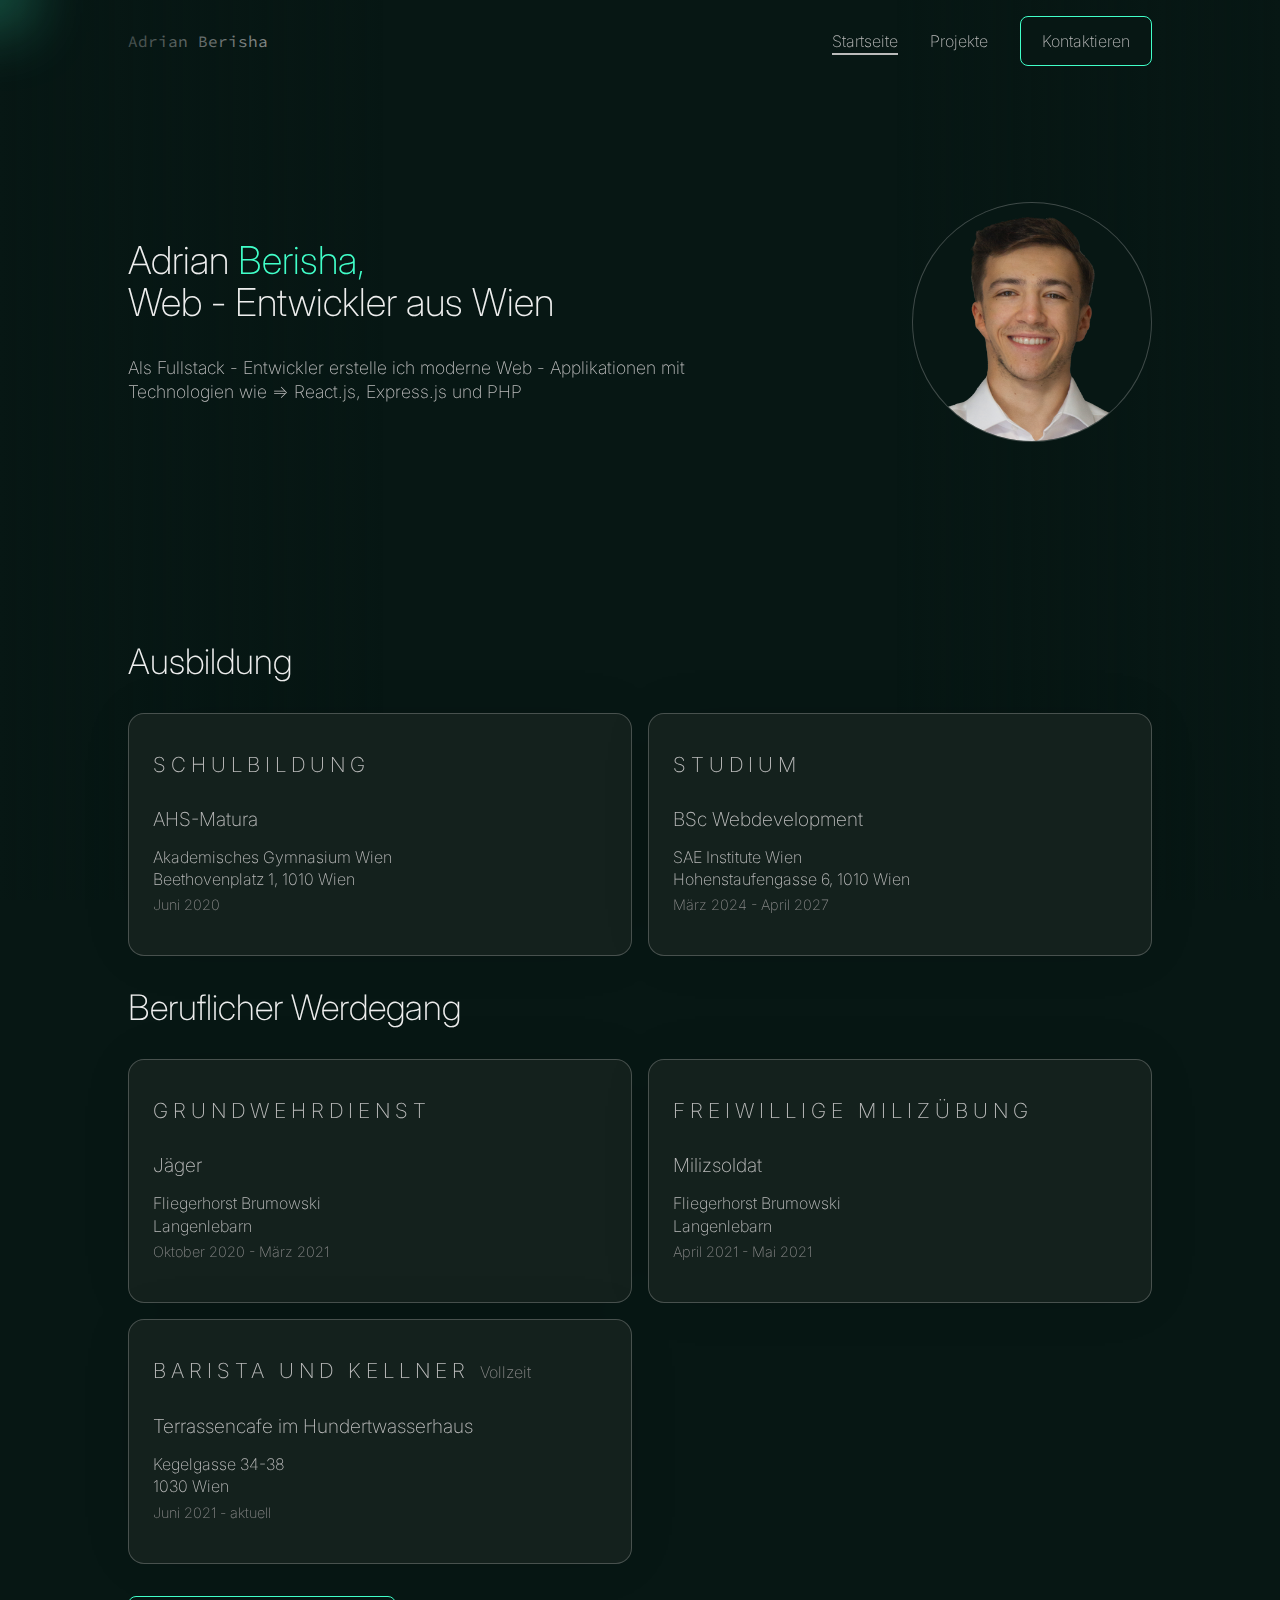
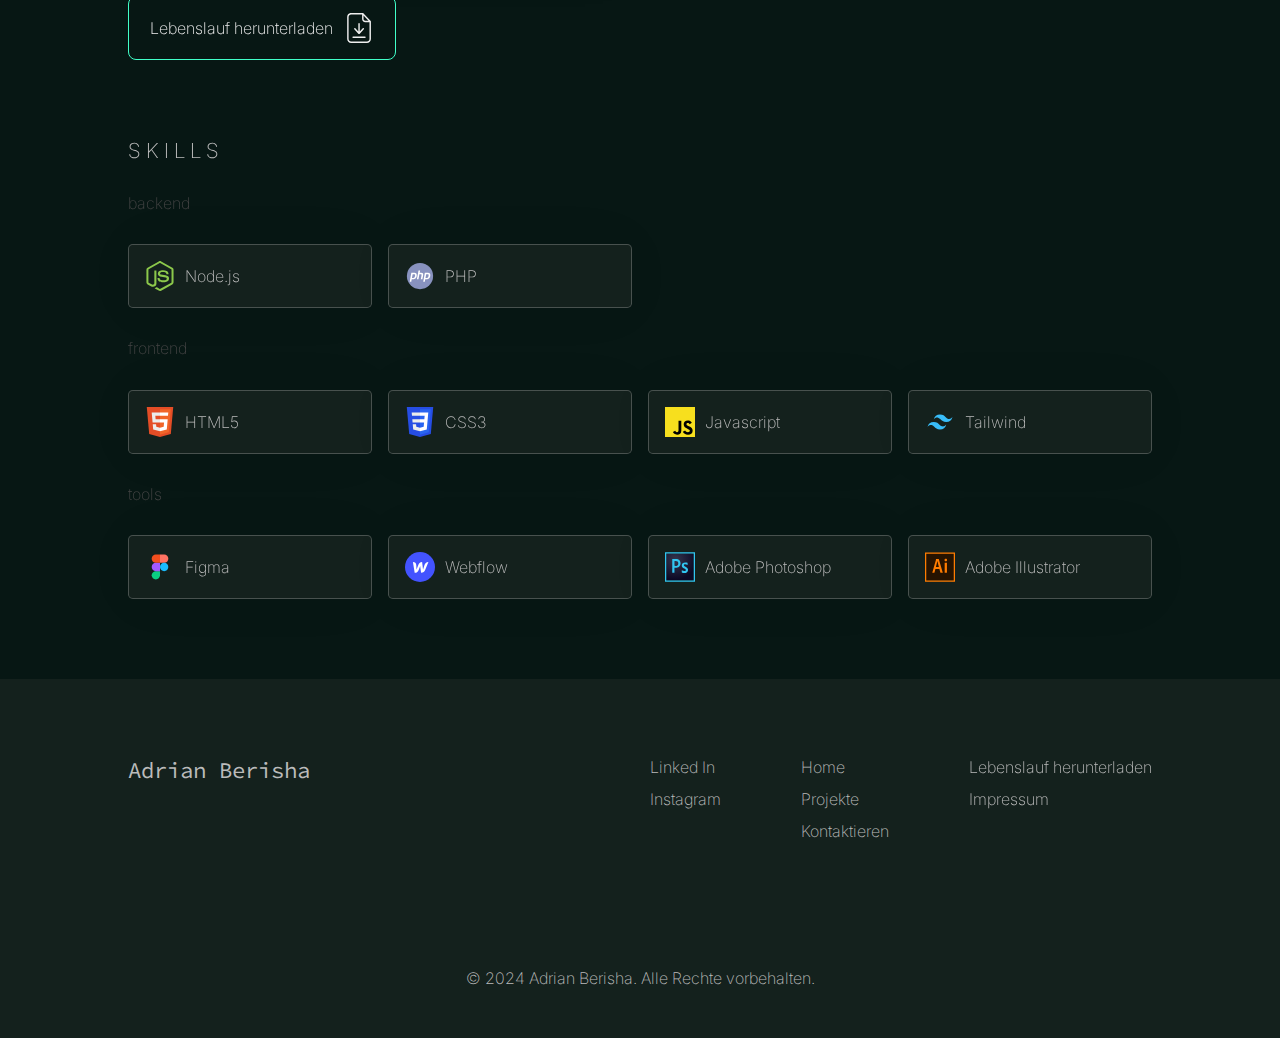
==== index.html @ 43843c0b "Updated file paths after moving HTML files to root" ====
<!DOCTYPE html>
<html lang="de">
<head>
    <meta charset="UTF-8">
    <meta name="viewport" content="width=device-width, initial-scale=1.0">
    <title>Webdeveloper | Adrian Berisha</title>
    <link rel="stylesheet" href="./CSS/reset.css">
    <link rel="stylesheet" href="./CSS/global.css">
    <script src="https://cdnjs.cloudflare.com/ajax/libs/gsap/3.12.5/gsap.min.js" integrity="sha512-7eHRwcbYkK4d9g/6tD/mhkf++eoTHwpNM9woBxtPUBWm67zeAfFC+HrdoE2GanKeocly/VxeLvIqwvCdk7qScg==" crossorigin="anonymous" referrerpolicy="no-referrer" defer></script>
    <script src="./JS/cursor.js" defer></script>
    <script src="./JS/main.js" defer></script>
</head>
<body>
    <div class="left"></div>
    <div class="right"></div>
    <div id="cursor"></div>
    <header class="navbar-wrapper">
        <nav class="navbar container">
            <ul class="link-wrapper" id="linkWrapper">
                <li><a class="logo" href="./index.html">Adrian Berisha</a></li>
                <li><a class="nav-link active" href="./index.html">Startseite</a></li>
                <li><a class="nav-link" href="./projects.html">Projekte</a></li>
                <li><a class="button" href="mailto:adrianberisha0@gmail.com">Kontaktieren</a></li>
            </ul>
            <div class="hamburger" id="hamburger">menu</div>
        </nav>
    </header>
    <main>
        <section class="hero-section-home container">
            <div class="order-two">
                <h1>
                    Adrian <em>Berisha,</em> <br>
                    Web - Entwickler aus Wien
                </h1>
                <p class="hero-paragraph-home">
                    Als Fullstack - Entwickler erstelle ich moderne Web - Applikationen mit Technologien wie => React.js, Express.js und PHP
                </p>
            </div>
            <div class="profile-circle light-big">
                <img src="./images/home/profile.png" alt="Profilbild von Adrian Berisha">
            </div>
        </section>
        <section class="cv-section-home container">
            <h2>Ausbildung</h2>
            <div class="cv-grid">
                <div class="cv-card light-big">
                    <h3 class="allcaps-headline">Schulbildung</h2>
                    <h4 class="location-headline">AHS-Matura</h3>
                    <p>Akademisches Gymnasium Wien<br>Beethovenplatz 1, 1010 Wien</p>
                    <p class="date">Juni 2020</p>
                </div>
                <div class="cv-card light-big">
                    <h3 class="allcaps-headline">Studium</h2>
                    <h4 class="location-headline">BSc Webdevelopment</h3>
                    <p>SAE Institute Wien<br>Hohenstaufengasse 6, 1010 Wien</p>
                    <p class="date">März 2024 - April 2027</p>
                </div>
            </div>
            <h2>Beruflicher Werdegang</h2>
            <div class="cv-grid">
                <div class="cv-card light-big">
                    <h3 class="allcaps-headline">Grundwehrdienst</h2>
                    <h4 class="location-headline">Jäger</h3>
                    <p>Fliegerhorst Brumowski<br>Langenlebarn</p>
                    <p class="date">Oktober 2020 - März 2021</p>
                </div>
                <div class="cv-card light-big">
                    <h3 class="allcaps-headline">freiwillige Milizübung</h2>
                    <h4 class="location-headline">Milizsoldat</h3>
                    <p>Fliegerhorst Brumowski<br>Langenlebarn</p>
                    <p class="date">April 2021 - Mai 2021</p>
                </div>
                <div class="cv-card light-big">
                    <h3 class="allcaps-headline">Barista und Kellner <span class="side-note">Vollzeit</span></h2>
                    <h4 class="location-headline">Terrassencafe im Hundertwasserhaus</h3>
                    <p>Kegelgasse 34-38<br>1030 Wien</p>
                    <p class="date">Juni 2021 - aktuell</p>
                </div>
            </div>
            <a class="button" href="./files/Lebenslauf.pdf" download="Lebenslauf.pdf">Lebenslauf herunterladen <svg xmlns="http://www.w3.org/2000/svg" height="30px" version="1.1" viewBox="-53 1 511 511.99906" width="30px" id="fi_1092004">
                <g id="surface1">
                <path d="M 276.410156 3.957031 C 274.0625 1.484375 270.84375 0 267.507812 0 L 67.777344 0 C 30.921875 0 0.5 30.300781 0.5 67.152344 L 0.5 444.84375 C 0.5 481.699219 30.921875 512 67.777344 512 L 338.863281 512 C 375.71875 512 406.140625 481.699219 406.140625 444.84375 L 406.140625 144.941406 C 406.140625 141.726562 404.65625 138.636719 402.554688 136.285156 Z M 279.996094 43.65625 L 364.464844 132.328125 L 309.554688 132.328125 C 293.230469 132.328125 279.996094 119.21875 279.996094 102.894531 Z M 338.863281 487.265625 L 67.777344 487.265625 C 44.652344 487.265625 25.234375 468.097656 25.234375 444.84375 L 25.234375 67.152344 C 25.234375 44.027344 44.527344 24.734375 67.777344 24.734375 L 255.261719 24.734375 L 255.261719 102.894531 C 255.261719 132.945312 279.503906 157.0625 309.554688 157.0625 L 381.40625 157.0625 L 381.40625 444.84375 C 381.40625 468.097656 362.113281 487.265625 338.863281 487.265625 Z M 338.863281 487.265625 " style=" stroke:none;fill-rule:nonzero;fill:currentColor;fill-opacity:1;"></path>
                <path d="M 305.101562 401.933594 L 101.539062 401.933594 C 94.738281 401.933594 89.171875 407.496094 89.171875 414.300781 C 89.171875 421.101562 94.738281 426.667969 101.539062 426.667969 L 305.226562 426.667969 C 312.027344 426.667969 317.59375 421.101562 317.59375 414.300781 C 317.59375 407.496094 312.027344 401.933594 305.101562 401.933594 Z M 305.101562 401.933594 " style=" stroke:none;fill-rule:nonzero;fill:currentColor;fill-opacity:1;"></path>
                <path d="M 194.292969 357.535156 C 196.644531 360.007812 199.859375 361.492188 203.320312 361.492188 C 206.785156 361.492188 210 360.007812 212.347656 357.535156 L 284.820312 279.746094 C 289.519531 274.796875 289.148438 266.882812 284.203125 262.308594 C 279.253906 257.609375 271.339844 257.976562 266.765625 262.925781 L 215.6875 317.710938 L 215.6875 182.664062 C 215.6875 175.859375 210.121094 170.296875 203.320312 170.296875 C 196.519531 170.296875 190.953125 175.859375 190.953125 182.664062 L 190.953125 317.710938 L 140 262.925781 C 135.300781 257.980469 127.507812 257.609375 122.5625 262.308594 C 117.617188 267.007812 117.246094 274.800781 121.945312 279.746094 Z M 194.292969 357.535156 " style=" stroke:none;fill-rule:nonzero;fill:currentColor;fill-opacity:1;"></path>
                </g>
                </svg></a>

        </section>
        <section class="skills-section-home container">
            <h2 class="allcaps-headline">skills</h2>
            <h3 class="skills-headline">backend</h3>
            <ul class="skills-grid">
                <li><img src="./images/skills-icons/nodejs-icon.svg" width="30px" alt="Node.js">Node.js</li>
                <li><img src="./images/skills-icons/php-svgrepo-com.svg" width="30px" alt="PHP">PHP</li>
            </ul>
            <h3 class="skills-headline">frontend</h3>
            <ul class="skills-grid">
                <li><img src="./images/skills-icons/w3_html5-icon.svg" width="30px" alt="HTML">HTML5</li>
                <li><img src="./images/skills-icons/w3_css-icon.svg" width="30px" alt="CSS">CSS3</li>
                <li><img src="./images/skills-icons/javascript-logo-svgrepo-com.svg" width="30px" alt="Javascript">Javascript</li>
                <li><img src="./images/skills-icons/tailwind.svg" width="30px" alt="Tailwind">Tailwind</li>
            </ul>
            <h3 class="skills-headline">tools</h3>
            <ul class="skills-grid">
                <li><img src="./images/skills-icons/7564187_figma_logo_brand_icon.svg" width="30px" alt="Figma">Figma</li>
                <li><img src="./images/skills-icons/webflow-icon.svg" width="30px" alt="Webflow">Webflow</li>
                <li><img src="./images/skills-icons/photoshop-cc-logo-svgrepo-com.svg" width="30px" alt="Adobe Photoshop">Adobe Photoshop</li>
                <li><img src="./images/skills-icons/adobe_illustrator-icon.svg" width="30px" alt="Adobe Illustrator">Adobe Illustrator</li>
            </ul>
        </section>
    </main>
    <footer>
        <div class="footer-wrapper container">
            <a class="logo" href="./index.html">Adrian Berisha</a>
            <ul class="footer-link-wrapper">
                <li><a class="nav-link" href="https://www.linkedin.com/in/adrian-berisha-b7a03425b/">Linked In</a></li>
                <li><a class="nav-link" href="https://www.instagram.com/berisha_ad/">Instagram</a></li>
            </ul>
            <ul class="footer-link-wrapper">
                <li><a class="nav-link" href="./index.html">Home</a></li>
                <li><a class="nav-link" href="./projects.html">Projekte</a></li>
                <li><a class="nav-link" href="mailto:adrianberisha0@gmail.com">Kontaktieren</a></li>
            </ul>
            <ul class="footer-link-wrapper">
                <li><a class="nav-link" href="./files/Lebenslauf.pdf" download="Lebenslauf.pdf">Lebenslauf herunterladen</a></li>
                <li><a class="nav-link" href="./imprint.html">Impressum</a></li>
            </ul>
        </div>
        <p class="rights-reserved">© 2024 Adrian Berisha. Alle Rechte vorbehalten.</p>
    </footer>
</body>
</html>
---- CSS/global.css ----
*,
*::before,
*::after {
  box-sizing: border-box;
}

:root {
    --primary-color: #071714;
    --accent-color: #41ffc9;
    --text-color: #eee;
    --black: #000;
    --body-text-color: #bbb;
    --border-color: #bbbbbb50;
}

@font-face {
    font-family: 'Inter';
    src: url('../fonts/Inter-VariableFont.ttf') format('truetype');
    font-weight: 100 900; 
    font-stretch: 75% 125%; 
    font-style: normal;
}

@font-face {
    font-family: 'SourceCode';
    src: url('../fonts/sourcecode.ttf') format('truetype');
    font-weight: 100 900; 
    font-stretch: 75% 125%; 
    font-style: normal;
}

html {
    font-size: 16px;
    font-family: 'Inter', sans-serif;
    font-weight: 200;
}

body {
    background-color: var(--primary-color);
    color: var(--text-color);
    background-image:  linear-gradient(#0c312b70 0.5px, transparent 0.5px), linear-gradient(90deg, #0c312b70 0.5px, transparent 0.5px);
    background-size: 40px 40px;
    background-position: -2px -2px;
}

h1, h2, h3, h4, h5, h6, p {
    line-height: 1.1em;
}

h1 {
    font-size: 2.4rem;
    margin-bottom: 2rem;
}

h2 {
    font-size: 2.2rem;
    margin-bottom: 2rem;
}

h3 {
    font-size: 2rem;
    margin-bottom: 2rem;
}

h4 {
    font-size: 1.8rem;
    margin-bottom: 1rem;
}

h5 {
    font-size: 1.6rem;
    margin-bottom: 1rem;
}

h6 {
    font-size: 1.4rem;
    margin-bottom: 1rem;
}

p {
    font-size: 1rem;
    line-height: 1.4em;
    color: var(--body-text-color);
}

em {
    color: var(--accent-color);
}

.allcaps-headline {
    font-size: 1.3rem;
    text-transform: uppercase;
    letter-spacing: 5px;
    color: var(--body-text-color);
    margin-bottom: 2rem;
}

.button {
    position: relative;
    padding: 1rem 1.3rem;
    color: var(--text-color);
    text-decoration: none;
    background-color: var(--primary-color);
    border-radius: 0.5rem;
    overflow: hidden;
    border: 0.1rem solid var(--accent-color);
    transition: background-color 300ms ease;
    display: inline-flex;
    align-items: center;
    gap: 0.7rem;
    
}

.button:hover {
    background-color: var(--accent-color);
    color: #000;
}

.line {
    height: 0.05rem;
    background-color: var(--border-color);
    width: 100%;
}

.left {
    position: fixed;
    left: 0;
    height: 100%;
    width: 30%;
    background: linear-gradient(to right, #071714, transparent);
    pointer-events: none;
}

.right {
    position: fixed;
    right: 0;
    height: 100%;
    width: 30%;
    background: linear-gradient(to left, #071714, transparent);
    pointer-events: none;
}

main {
    position: relative;
    z-index: 2;
}

a {
    cursor: pointer;
}

.logo {
    font-family: 'SourceCode', sans-serif;
    font-weight: 400;
}


/* ---------------------------------------------------
                    HERO - SECTION 
--------------------------------------------------- */

.hero-section-home {
    display: flex;
    height: 30rem;
    align-items: center;
    justify-content: space-between;
}

.hero-paragraph-home {
    max-width: 35rem;
    font-size: 1.1rem;
}

.container {
    max-width: 70rem;
    padding-inline: 3rem;
    margin: 0 auto;
}

.profile-circle img {
    width: 100%;
    height: 100%;
}

.profile-circle {
    border: var(--border-color) solid 0.05rem;
    background-color: var(--primary-color);
    border-radius: 99rem;
    width: 15rem;
    height: 15rem;
    overflow: hidden;
}


/* ---------------------------------------------------
                        NAVBAR 
--------------------------------------------------- */

.link-wrapper {
    display: flex;
    gap: 2rem;
    padding: 1rem 0;
    justify-content: flex-end;
    align-items: center;
}
.link-wrapper li:nth-child(1){
    margin-right: auto;
}

.link-wrapper li a {
    text-decoration: none;
    color: var(--body-text-color);
}
.hamburger {
    display: none;
}

.nav-link {
    position: relative;
}

.nav-link::after{
    content: "";
    width: 100%;
    height: 0.13rem;
    position: absolute;
    background-color: var(--body-text-color);
    bottom: -20%;
    left: 0;
    transform: scale(0);
    transition: all 150ms ease;
}
.nav-link:hover::after,
.nav-link.active::after{
    transform: scale(1);
}

  /* ---------------------------------------------------
                    CV SECTION 
--------------------------------------------------- */
.cv-section-home {
    padding-block: 5rem;
}

.location-headline {
    font-size: 1.2rem;
    color: var(--body-text-color);
}

.cv-grid {
    display: grid;
    grid-template-columns: repeat(2, minmax(0, 1fr));
    gap: 1rem;
    margin-bottom: 2rem;
}

.cv-card {
    padding: 2.5rem 1.5rem;
    background-color: #14211d;
    border-radius: 1rem;
    color: var(--body-text-color);
    box-shadow: 0px 0px 55px -20px #00000040;
    border: var(--border-color) solid 0.05rem;
}

.date {
    color: #878787;
    margin-top: 0.3rem;
    font-size: 0.9rem;
}

.side-note {
    text-transform: none;
    font-size: 1rem;
    letter-spacing: normal;
    color: #878787;
}

 /* ---------------------------------------------------
                    SKILLS SECTION 
--------------------------------------------------- */

.skills-grid {
    display: grid;
    grid-template-columns: repeat(4, minmax(0, 1fr));
    gap: 1rem;
    margin-bottom: 2rem;
}

.skills-grid li {
    padding: 1rem;
    background-color: #14211d;
    border-radius: 0.3rem;
    color: var(--body-text-color);
    display: flex;
    align-items: center;
    gap: 0.6rem;
    box-shadow: 0px 0px 55px -20px #00000040;
    border: var(--border-color) solid 0.05rem;
}

.skills-headline {
    font-size: 1rem;
    color: #444;
}

 /* ---------------------------------------------------
                    FOOTER 
--------------------------------------------------- */

footer {
    padding-block: 5rem 3rem;
    background-color: #14211d;
    margin-top: 5rem;
}

.rights-reserved {
    text-align: center;
    margin-top: 8rem;
}

.footer-wrapper {
    display: flex;
    gap: 5rem;
} 

.footer-wrapper a {
    margin-right: auto;
}

.footer-link-wrapper {
    display: flex;
    flex-direction: column;
    gap: 1rem;
}

.footer-link-wrapper li a {
    text-decoration: none;
    color: var(--body-text-color);
}

footer .logo {
    text-decoration: none;
    color: var(--body-text-color);
    font-size: 1.4rem;
}

 /* ---------------------------------------------------
                    CURSOR 
--------------------------------------------------- */

#cursor {
    height: 0rem;
    width: 0rem;
    border-radius: 99rem;
    position: fixed;
    left: -0.5rem;
    top: -0.5rem;
    pointer-events: none;
    transition: background-color 300ms ease;
    box-shadow: 0px 0px 70px 20px #41ffc9;
    z-index: 1;
}

 /* ---------------------------------------------------
                    PROJECT SECTION 
--------------------------------------------------- */

.hero-section-projects {
    display: flex;
    flex-direction: column;
    justify-content: center;
    height: 20rem;
}

.project-grid {
    display: grid;
    grid-template-columns: repeat(2, minmax(0, 1fr));
    gap: 1rem;
    margin-bottom: 2rem;
}

.project-card {
    padding: 1.5rem 1.5rem;
    background-color: #14211d;
    border-radius: 1rem;
    color: var(--body-text-color);
    box-shadow: 0px 0px 55px -20px #00000040;
    border: var(--border-color) solid 0.05rem;
}

.project-card img {
    width: 100%;
    object-fit: cover;
    height: 17rem;
    border-radius: 0.5rem;
    margin-bottom: 1rem;
}

.project-card a {
    text-decoration: none;
    color: var(--text-color);
    display: inline-flex;
    margin-top: 1rem;
}

.project-section {
    padding-block: 5rem;
}

 /* ---------------------------------------------------
                    IMPRINT 
--------------------------------------------------- */

.imprint-wrapper {
    display: flex;
    flex-direction: column;
    gap: 1rem;
}

.imprint-wrapper p {
    font-size: 1.2rem;
}

.imprint-section {
    padding-block: 10rem;
}

 /* ---------------------------------------------------
                    RESPONSIVE 
--------------------------------------------------- */




@media (max-device-width: 900px) {
    
    /* Hero Section */

    .hero-section-home {
        flex-direction: column;
        justify-content: flex-end;
        gap: 3rem;
        text-align: center;
    }
    .container {
        padding-inline: 3rem;
        max-width: none;
    }
    .profile-circle {
        width: 10rem;
        height: 10rem;
        order: 1;
    }
    .order-two {
        order: 2;
    }

    /* Cursor */

    #cursor {
        display: none;
    }
    .project-grid {
        grid-template-columns: repeat(2, minmax(0, 1fr));
    }

    .line {
        height: 0.05rem;
        background-color: var(--border-color);
        width: 80%;
    }




}

@media (max-device-width: 700px) {

    /* CV Section */
    
    .cv-grid {
        grid-template-columns: repeat(1, minmax(0, 1fr));
    }

    /* Skills Section */

    .skills-grid {
        grid-template-columns: repeat(2, minmax(0, 1fr));
    }

    /* Footer */

    footer {
        padding-block: 5rem 7rem;
    }
    
    .footer-wrapper {
        flex-direction: column;
        gap: 3rem;
        align-items: center;
        text-align: center;
    } 
    
    .footer-wrapper a {
        margin: 0 auto;
    }
    .project-grid {
        grid-template-columns: repeat(1, minmax(0, 1fr));
    }

    .link-wrapper{
        flex-direction: column;
        background-color: var(--primary-color);
        height: 100vh;
        align-items: center;
        justify-content: center;
        position: fixed;
        left: -100%;
        top: 0;
        width: 100%;
        z-index: 0;
        transition: all 300ms ease-in;
        font-size: 1.5rem;
    }

    .link-wrapper.active {
        left: 0;
        z-index: 2;
    }

    .hamburger {
        display: block;
        padding: 1rem;
        font-size: 1.1rem;
        font-weight: 500;
        background-color: var(--primary-color);
        color: var(--accent-color);
        border: 0.12rem solid var(--accent-color);
        border-radius: 1rem;
        font-family: 'SourceCode', sans-serif;
        z-index: 5;
    }

    .navbar {
        display: flex;
        align-items: center;
        justify-content: flex-end;
        padding-block: 1rem;
        position: fixed;
        top: 0;
        width: 100%;
        z-index: 5;
    }
    .link-wrapper li:nth-child(1){
        margin: 0;
    }
    footer {
        padding-block: 5rem 1rem;
        background-color: #14211d;
        margin-top: 5rem;
    }

    .rights-reserved {
        text-align: center;
        margin-top: 5rem;
    }
    .logo {
        margin-bottom: 6rem;
    }
}

@media (max-device-width: 450px) {
    .container {
        padding-inline: 2rem;
    }

    html {
        font-size: 14px;
    }

    h2:not(.allcaps-headline){
        text-align: center;
    }

    .profile-circle {
        width: 7rem;
        height: 7rem;
    }

    .skills-grid li img {
        width: 25px;
    }
}
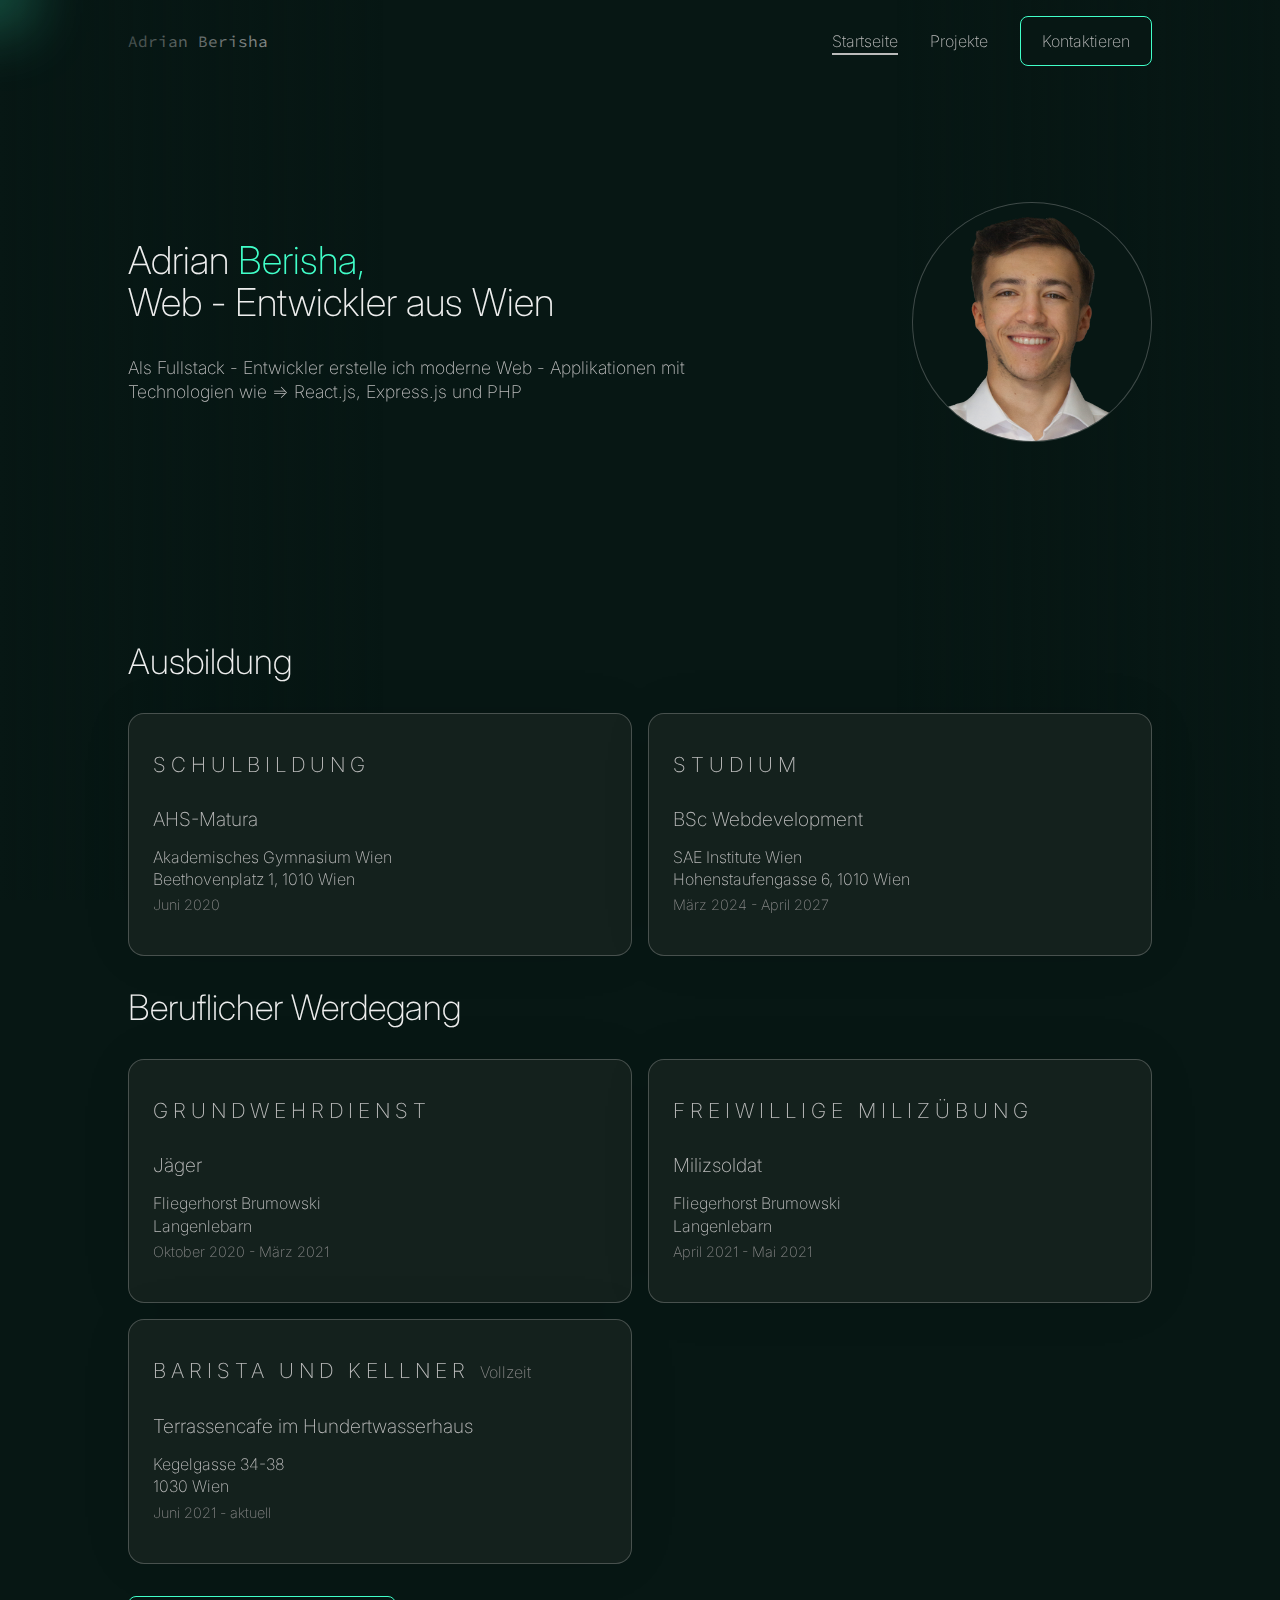
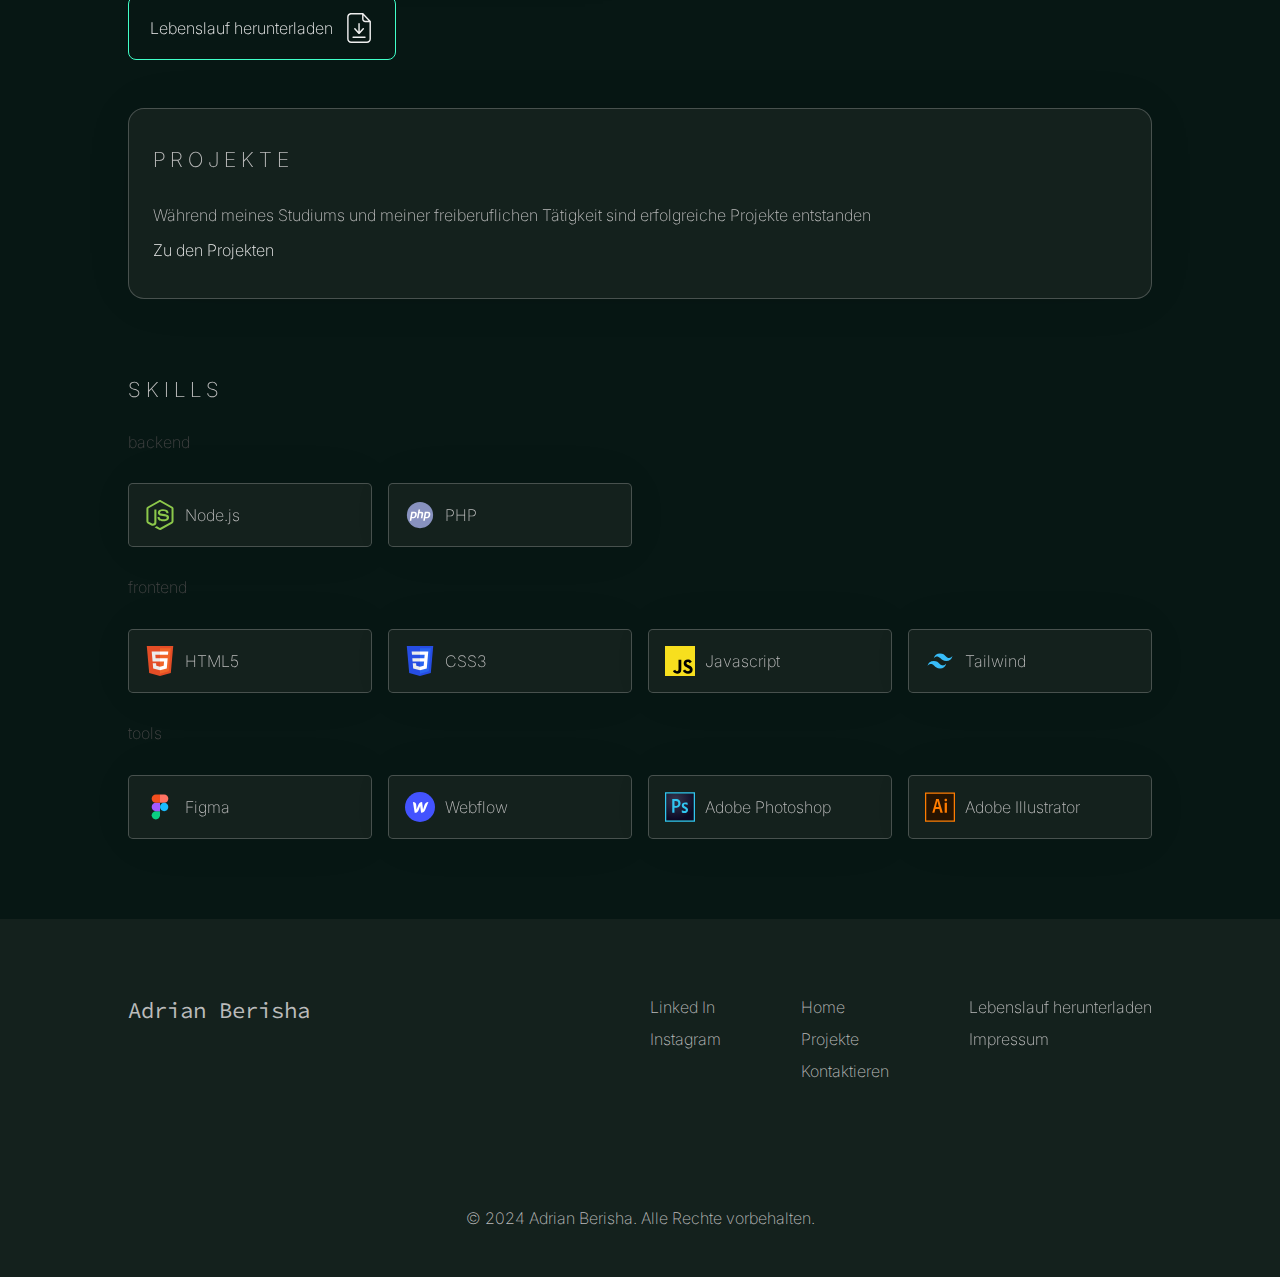
==== commit 22faeae8: "Resolve merge conflicts" ====
--- a/index.html
+++ b/index.html
@@ -84,7 +84,11 @@
                 <path d="M 194.292969 357.535156 C 196.644531 360.007812 199.859375 361.492188 203.320312 361.492188 C 206.785156 361.492188 210 360.007812 212.347656 357.535156 L 284.820312 279.746094 C 289.519531 274.796875 289.148438 266.882812 284.203125 262.308594 C 279.253906 257.609375 271.339844 257.976562 266.765625 262.925781 L 215.6875 317.710938 L 215.6875 182.664062 C 215.6875 175.859375 210.121094 170.296875 203.320312 170.296875 C 196.519531 170.296875 190.953125 175.859375 190.953125 182.664062 L 190.953125 317.710938 L 140 262.925781 C 135.300781 257.980469 127.507812 257.609375 122.5625 262.308594 C 117.617188 267.007812 117.246094 274.800781 121.945312 279.746094 Z M 194.292969 357.535156 " style=" stroke:none;fill-rule:nonzero;fill:currentColor;fill-opacity:1;"></path>
                 </g>
                 </svg></a>
-
+                <div class="cv-card light-big margin-top">
+                    <h3 class="allcaps-headline">Projekte</h2>
+                    <p>Während meines Studiums und meiner freiberuflichen Tätigkeit sind erfolgreiche Projekte entstanden</p>
+                    <a class="project-link nav-link" href="./projects.html">Zu den Projekten</a>
+                </div>
         </section>
         <section class="skills-section-home container">
             <h2 class="allcaps-headline">skills</h2>
--- a/CSS/global.css
+++ b/CSS/global.css
@@ -154,6 +154,16 @@
     font-weight: 400;
 }
 
+.margin-top {
+    margin-top: 3rem;
+}
+
+.project-link {
+    text-decoration: none;
+    color: var(--text-color);
+    display: inline-flex;
+    margin-top: 1rem;
+}
 
 /* ---------------------------------------------------
                     HERO - SECTION 
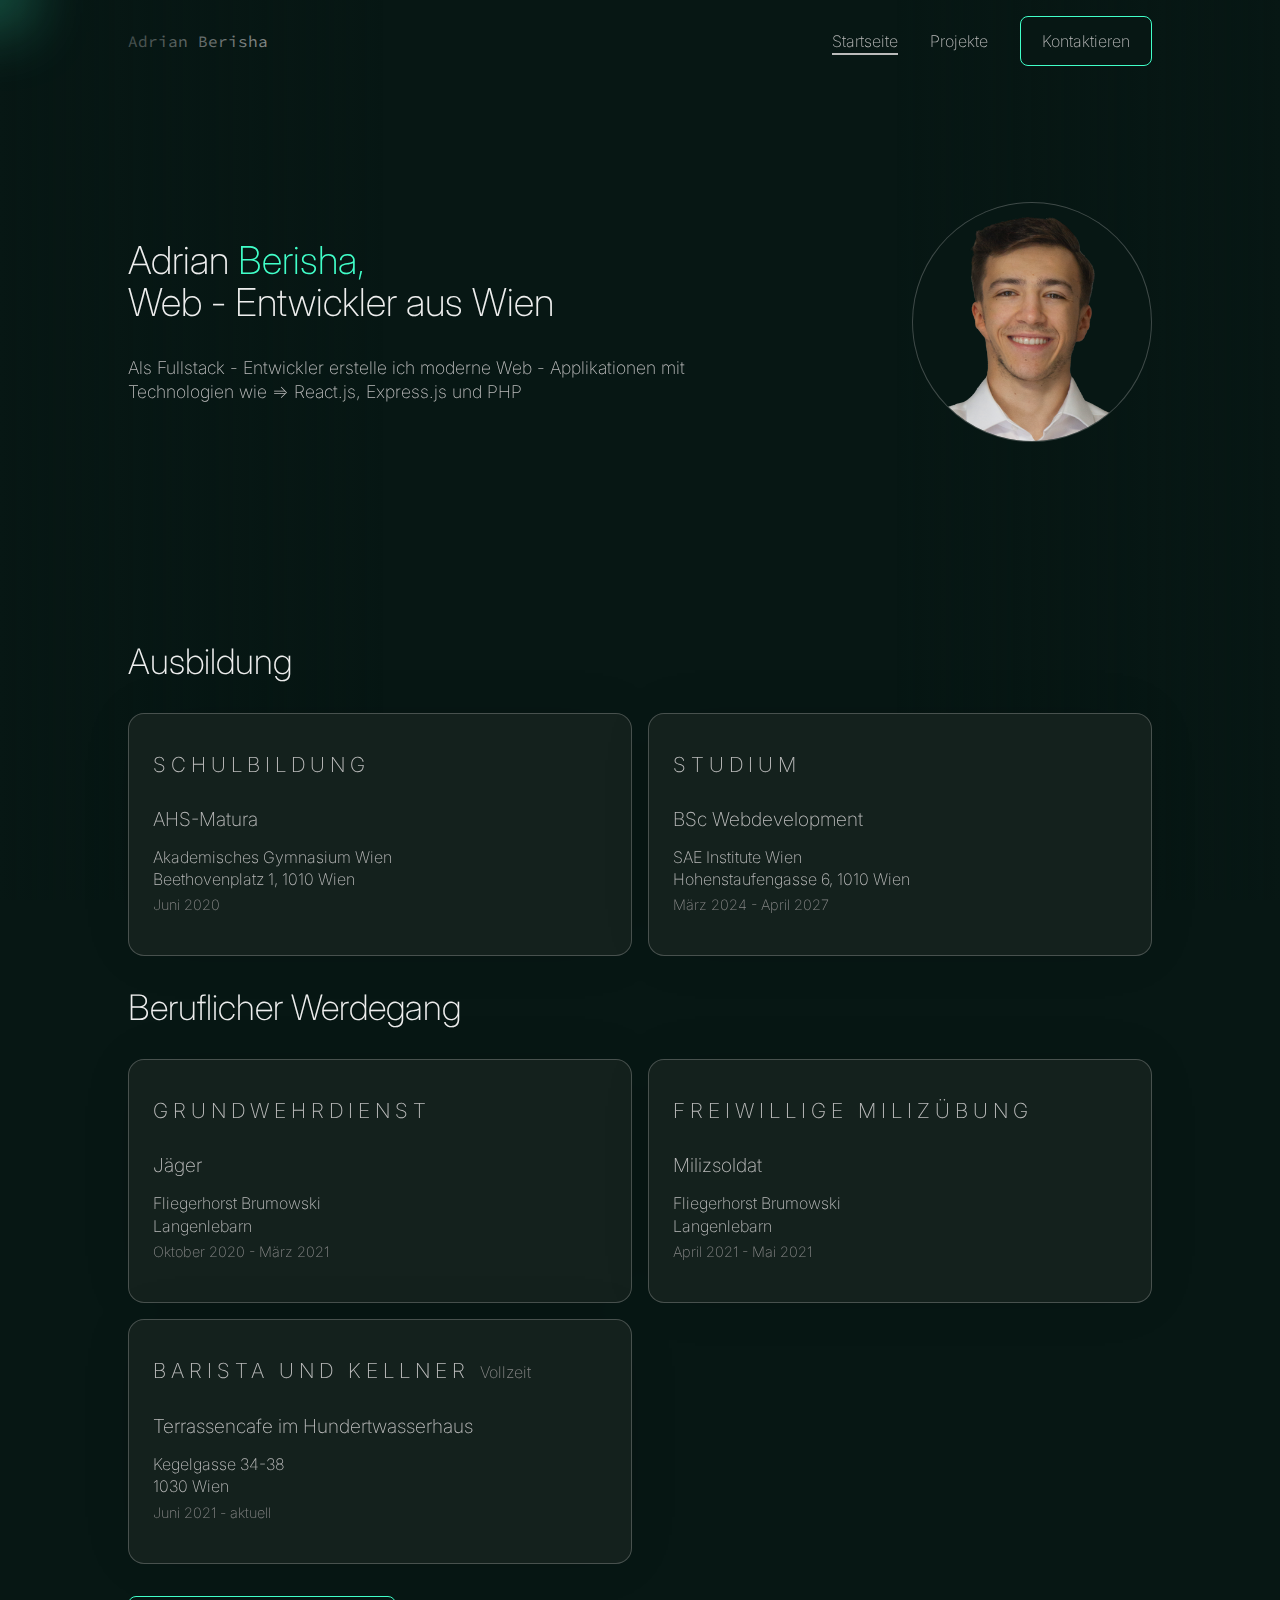
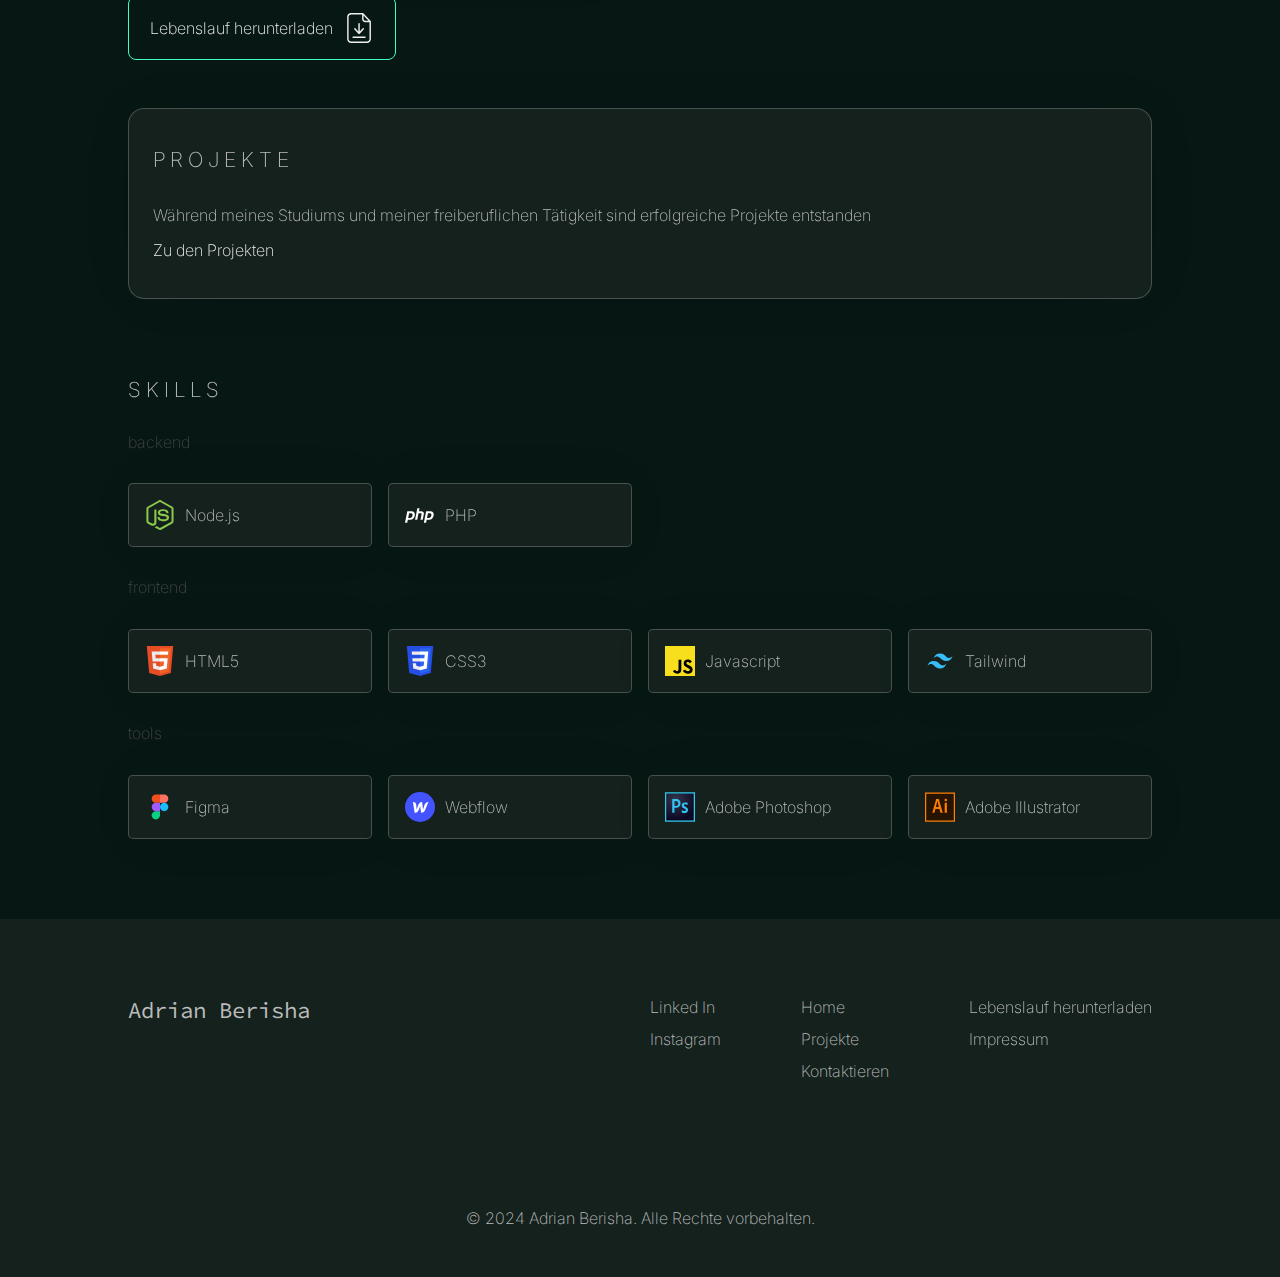
==== commit 1db4538d: "Some changes" ====
--- a/index.html
+++ b/index.html
@@ -95,7 +95,7 @@
             <h3 class="skills-headline">backend</h3>
             <ul class="skills-grid">
                 <li><img src="./images/skills-icons/nodejs-icon.svg" width="30px" alt="Node.js">Node.js</li>
-                <li><img src="./images/skills-icons/php-svgrepo-com.svg" width="30px" alt="PHP">PHP</li>
+                <li><img src="./images/skills-icons/php.svg" width="30px" alt="PHP">PHP</li>
             </ul>
             <h3 class="skills-headline">frontend</h3>
             <ul class="skills-grid">
--- a/CSS/global.css
+++ b/CSS/global.css
@@ -169,6 +169,7 @@
                     HERO - SECTION 
 --------------------------------------------------- */
 
+
 .hero-section-home {
     display: flex;
     height: 30rem;
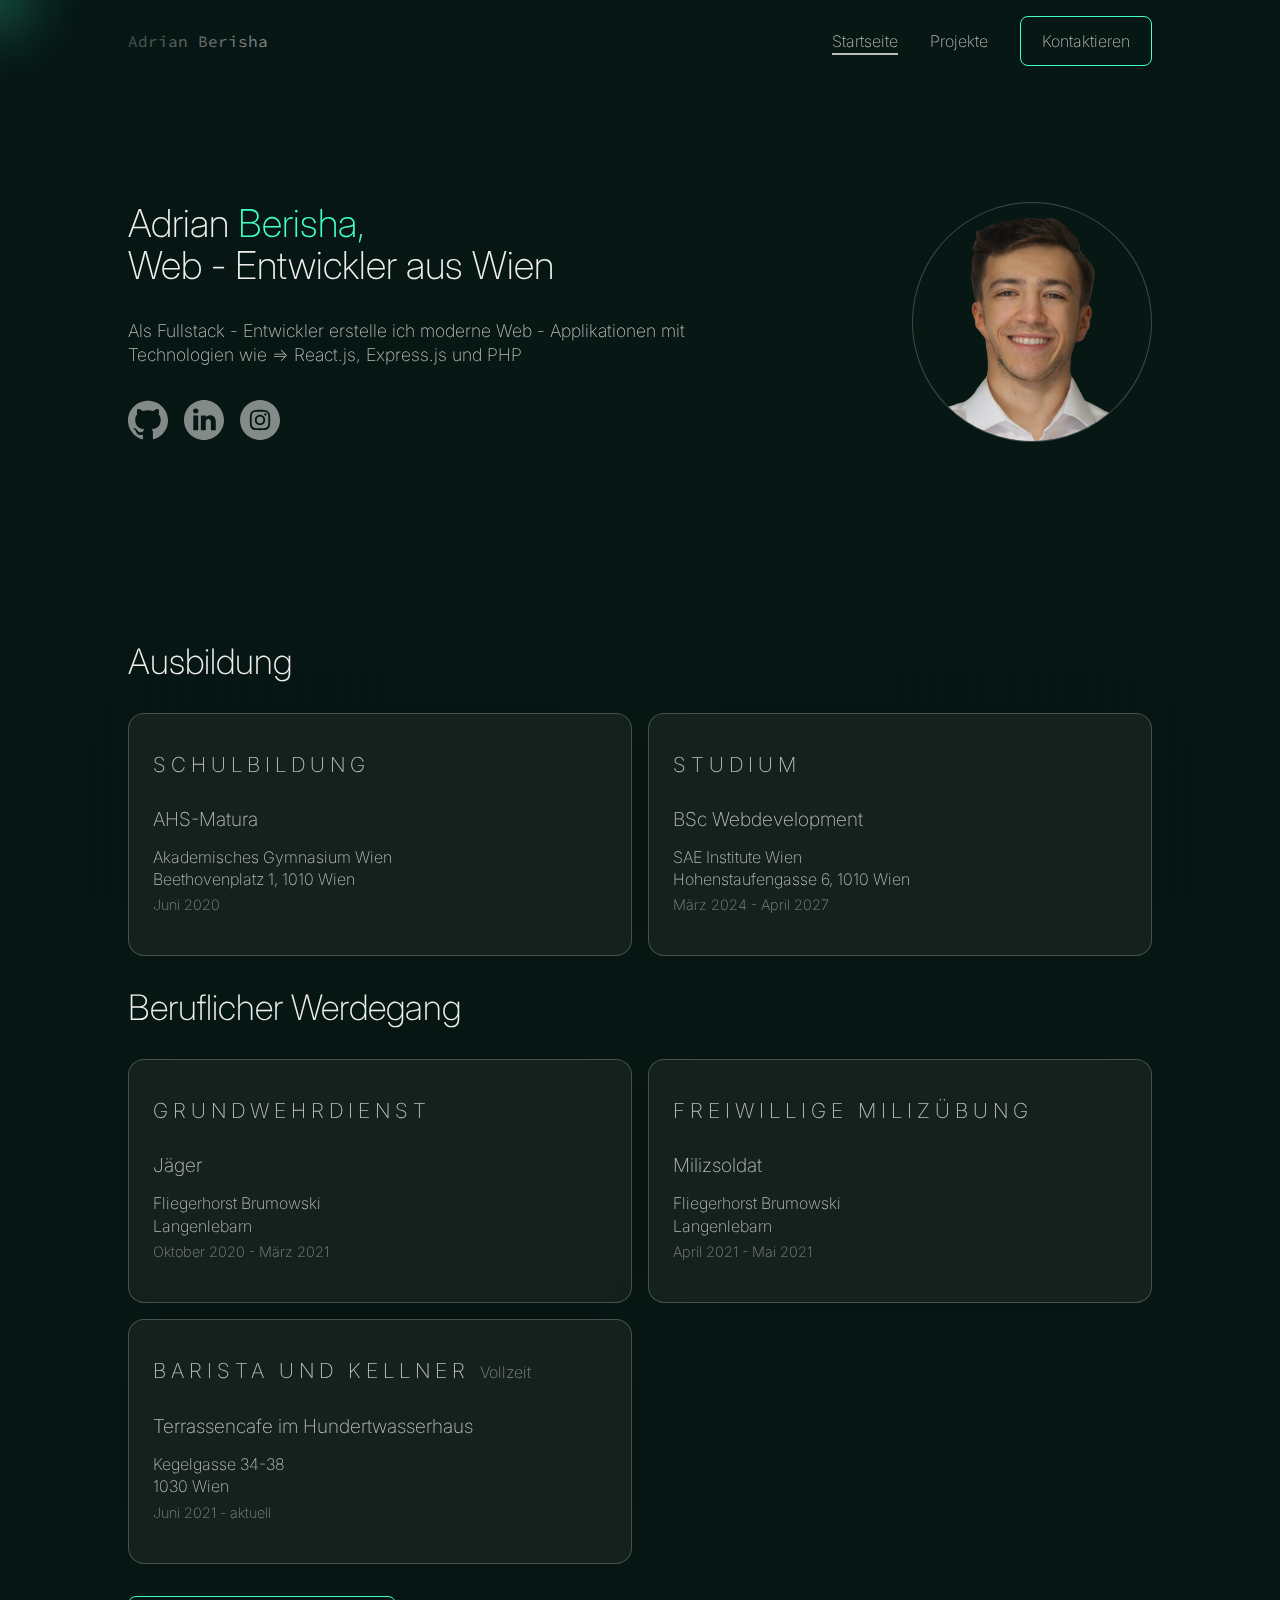
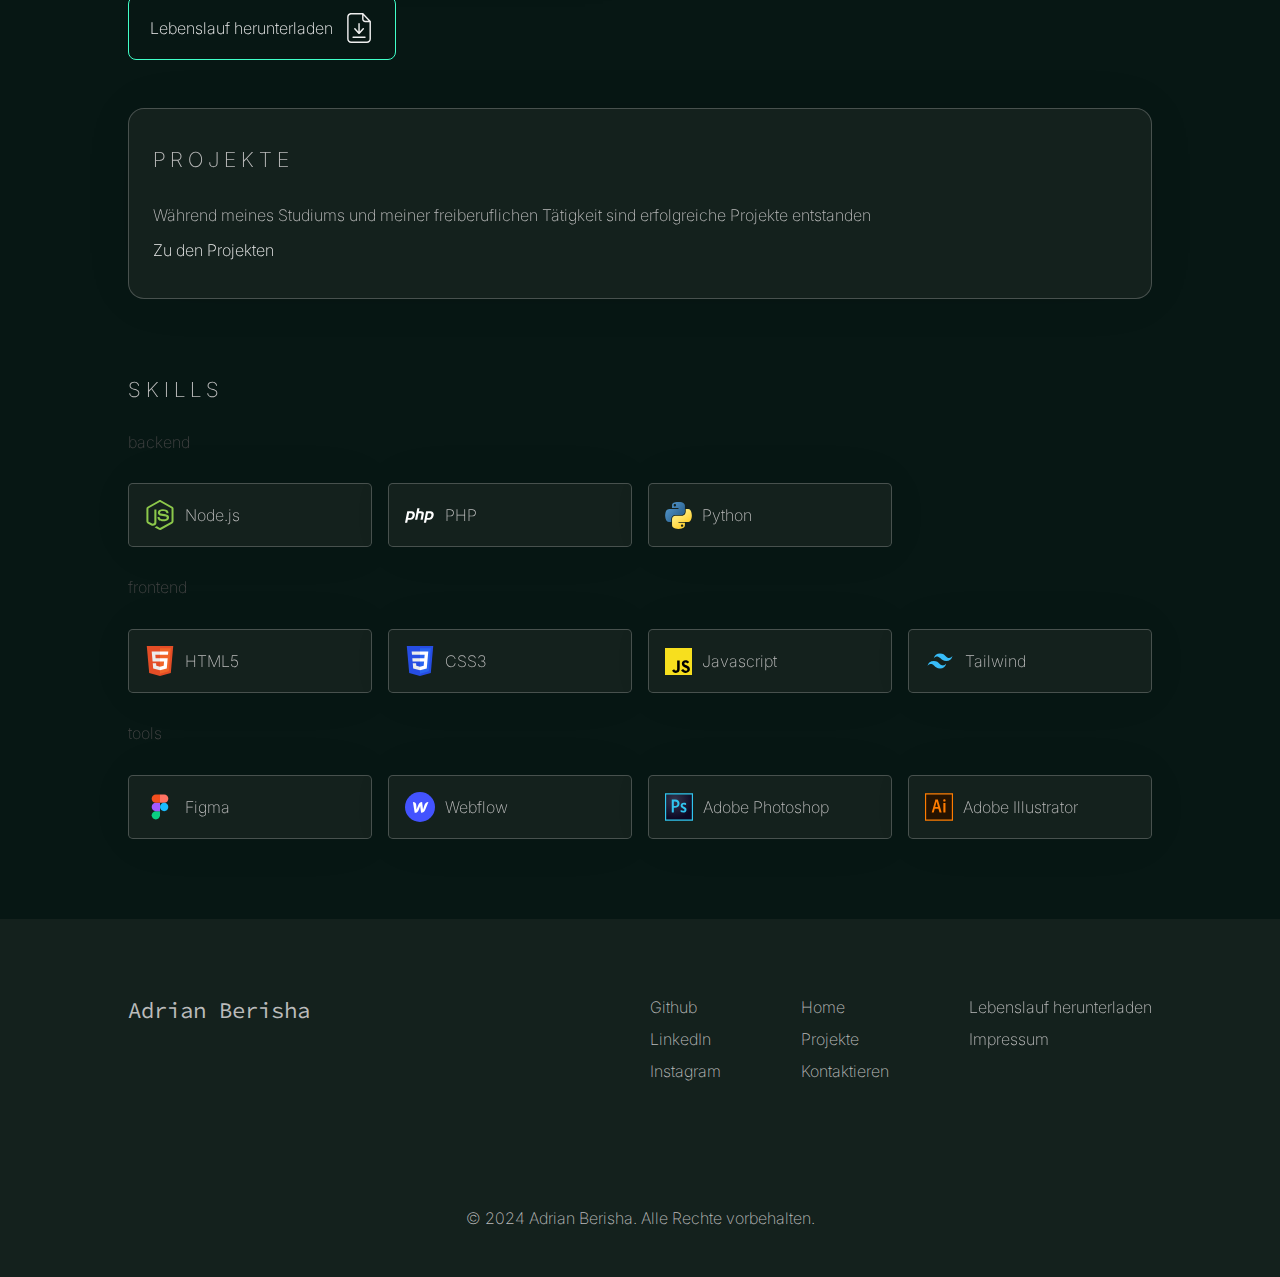
==== commit 7c8b1e36: "Applied some changes" ====
--- a/index.html
+++ b/index.html
@@ -35,6 +35,11 @@
                 <p class="hero-paragraph-home">
                     Als Fullstack - Entwickler erstelle ich moderne Web - Applikationen mit Technologien wie => React.js, Express.js und PHP
                 </p>
+                <div class="contact-icons">
+                    <a href="https://github.com/berisha-ad"><svg xmlns="http://www.w3.org/2000/svg" version="1.1" xmlns:xlink="http://www.w3.org/1999/xlink" width="40" height="40" x="0" y="0" viewBox="0 0 24 24" style="enable-background:new 0 0 512 512" xml:space="preserve" class=""><g><path d="M12 .5C5.37.5 0 5.78 0 12.292c0 5.211 3.438 9.63 8.205 11.188.6.111.82-.254.82-.567 0-.28-.01-1.022-.015-2.005-3.338.711-4.042-1.582-4.042-1.582-.546-1.361-1.335-1.725-1.335-1.725-1.087-.731.084-.716.084-.716 1.205.082 1.838 1.215 1.838 1.215 1.07 1.803 2.809 1.282 3.495.981.108-.763.417-1.282.76-1.577-2.665-.295-5.466-1.309-5.466-5.827 0-1.287.465-2.339 1.235-3.164-.135-.298-.54-1.497.105-3.121 0 0 1.005-.316 3.3 1.209.96-.262 1.98-.392 3-.398 1.02.006 2.04.136 3 .398 2.28-1.525 3.285-1.209 3.285-1.209.645 1.624.24 2.823.12 3.121.765.825 1.23 1.877 1.23 3.164 0 4.53-2.805 5.527-5.475 5.817.42.354.81 1.077.81 2.182 0 1.578-.015 2.846-.015 3.229 0 .309.21.678.825.56C20.565 21.917 24 17.495 24 12.292 24 5.78 18.627.5 12 .5z" fill="#ffffff" data-original="#000000"></path></g></svg></a>
+                    <a href="https://www.linkedin.com/in/adrian-berisha-b7a03425b/"><svg xmlns="http://www.w3.org/2000/svg" version="1.1" xmlns:xlink="http://www.w3.org/1999/xlink" width="40" height="40" x="0" y="0" viewBox="0 0 512 512" style="enable-background:new 0 0 512 512" xml:space="preserve" class=""><g><path d="M256 0C114.637 0 0 114.637 0 256s114.637 256 256 256 256-114.637 256-256S397.363 0 256 0zm-74.39 387h-62.348V199.426h62.347zm-31.173-213.188h-.406c-20.922 0-34.453-14.402-34.453-32.402 0-18.406 13.945-32.41 35.274-32.41 21.328 0 34.453 14.004 34.859 32.41 0 18-13.531 32.403-35.274 32.403zM406.423 387h-62.34V286.652c0-25.218-9.027-42.418-31.586-42.418-17.223 0-27.48 11.602-31.988 22.801-1.649 4.008-2.051 9.61-2.051 15.215V387h-62.344s.817-169.977 0-187.574h62.344v26.558c8.285-12.78 23.11-30.96 56.188-30.96 41.02 0 71.777 26.808 71.777 84.421zm0 0" fill="#ffffff" data-original="#000000"></path></g></svg></a>
+                    <a href="https://www.instagram.com/berisha_ad/"><svg clip-rule="evenodd" fill-rule="evenodd" height="40" image-rendering="optimizeQuality" shape-rendering="geometricPrecision" text-rendering="geometricPrecision" viewBox="0 0 512 512" width="40" xmlns="http://www.w3.org/2000/svg" xmlns:xodm="http://www.corel.com/coreldraw/odm/2003" id="fi_4401407"><g id="Layer_x0020_1"><path d="m256 0c141.39 0 256 114.61 256 256s-114.61 256-256 256-256-114.61-256-256 114.61-256 256-256zm-53.56 126.87c-48.16 2.2-73.46 29.3-75.56 75.57-1.6 35.03-1.6 72.09 0 107.12 2.1 46.27 27.4 73.37 75.56 75.57 35.04 1.59 72.09 1.59 107.13 0 46.27-2.12 73.36-27.38 75.56-75.57 1.59-35.04 1.59-72.07 0-107.12-2.16-47.16-28.4-73.41-75.56-75.57-35.04-1.59-72.09-1.59-107.13 0zm106.06 23.39c34.99 1.59 51.66 18.25 53.24 53.25 1.58 34.3 1.58 70.68 0 104.98-1.63 36.01-19.16 51.7-53.24 53.25-34.32 1.57-70.67 1.57-104.99 0-34.09-1.55-51.61-17.24-53.25-53.25-1.57-34.3-1.57-70.68 0-104.98 1.55-34.1 17.25-51.61 53.25-53.25 34.32-1.57 70.67-1.57 104.99 0zm-52.5 149.04c-23.91 0-43.3-19.38-43.3-43.3.01-23.92 19.39-43.3 43.3-43.3 23.92 0 43.31 19.38 43.31 43.3 0 23.91-19.39 43.3-43.31 43.3zm0-110.01c-36.83 0-66.71 29.87-66.71 66.71s29.87 66.71 66.71 66.71c36.85 0 66.71-29.87 66.71-66.71s-29.86-66.71-66.71-66.71zm84.94-2.64c0 8.61-6.98 15.6-15.59 15.6-8.62 0-15.59-6.98-15.59-15.59s6.97-15.59 15.59-15.59c8.61 0 15.59 6.98 15.59 15.58z" fill="#ffffff"></path></g></svg></a>
+                </div>
             </div>
             <div class="profile-circle light-big">
                 <img src="./images/home/profile.png" alt="Profilbild von Adrian Berisha">
@@ -44,14 +49,14 @@
             <h2>Ausbildung</h2>
             <div class="cv-grid">
                 <div class="cv-card light-big">
-                    <h3 class="allcaps-headline">Schulbildung</h2>
-                    <h4 class="location-headline">AHS-Matura</h3>
+                    <h3 class="allcaps-headline">Schulbildung</h3>
+                    <h4 class="location-headline">AHS-Matura</h4>
                     <p>Akademisches Gymnasium Wien<br>Beethovenplatz 1, 1010 Wien</p>
                     <p class="date">Juni 2020</p>
                 </div>
                 <div class="cv-card light-big">
-                    <h3 class="allcaps-headline">Studium</h2>
-                    <h4 class="location-headline">BSc Webdevelopment</h3>
+                    <h3 class="allcaps-headline">Studium</h3>
+                    <h4 class="location-headline">BSc Webdevelopment</h4>
                     <p>SAE Institute Wien<br>Hohenstaufengasse 6, 1010 Wien</p>
                     <p class="date">März 2024 - April 2027</p>
                 </div>
@@ -59,20 +64,20 @@
             <h2>Beruflicher Werdegang</h2>
             <div class="cv-grid">
                 <div class="cv-card light-big">
-                    <h3 class="allcaps-headline">Grundwehrdienst</h2>
-                    <h4 class="location-headline">Jäger</h3>
+                    <h3 class="allcaps-headline">Grundwehrdienst</h3>
+                    <h4 class="location-headline">Jäger</h4>
                     <p>Fliegerhorst Brumowski<br>Langenlebarn</p>
                     <p class="date">Oktober 2020 - März 2021</p>
                 </div>
                 <div class="cv-card light-big">
-                    <h3 class="allcaps-headline">freiwillige Milizübung</h2>
-                    <h4 class="location-headline">Milizsoldat</h3>
+                    <h3 class="allcaps-headline">freiwillige Milizübung</h3>
+                    <h4 class="location-headline">Milizsoldat</h4>
                     <p>Fliegerhorst Brumowski<br>Langenlebarn</p>
                     <p class="date">April 2021 - Mai 2021</p>
                 </div>
                 <div class="cv-card light-big">
-                    <h3 class="allcaps-headline">Barista und Kellner <span class="side-note">Vollzeit</span></h2>
-                    <h4 class="location-headline">Terrassencafe im Hundertwasserhaus</h3>
+                    <h3 class="allcaps-headline">Barista und Kellner <span class="side-note">Vollzeit</span></h3>
+                    <h4 class="location-headline">Terrassencafe im Hundertwasserhaus</h4>
                     <p>Kegelgasse 34-38<br>1030 Wien</p>
                     <p class="date">Juni 2021 - aktuell</p>
                 </div>
@@ -85,7 +90,7 @@
                 </g>
                 </svg></a>
                 <div class="cv-card light-big margin-top">
-                    <h3 class="allcaps-headline">Projekte</h2>
+                    <h3 class="allcaps-headline">Projekte</h3>
                     <p>Während meines Studiums und meiner freiberuflichen Tätigkeit sind erfolgreiche Projekte entstanden</p>
                     <a class="project-link nav-link" href="./projects.html">Zu den Projekten</a>
                 </div>
@@ -96,20 +101,21 @@
             <ul class="skills-grid">
                 <li><img src="./images/skills-icons/nodejs-icon.svg" width="30px" alt="Node.js">Node.js</li>
                 <li><img src="./images/skills-icons/php.svg" width="30px" alt="PHP">PHP</li>
+                <li><img src="./images/skills-icons/python.svg" width="27px" alt="Python">Python</li>
             </ul>
             <h3 class="skills-headline">frontend</h3>
             <ul class="skills-grid">
-                <li><img src="./images/skills-icons/w3_html5-icon.svg" width="30px" alt="HTML">HTML5</li>
+                <li><img src="./images/skills-icons/w3_html5-icon.svg" width="30px" alt="HTML">HTML5 <span class="hover-arrow">&#8595</span></li>
                 <li><img src="./images/skills-icons/w3_css-icon.svg" width="30px" alt="CSS">CSS3</li>
-                <li><img src="./images/skills-icons/javascript-logo-svgrepo-com.svg" width="30px" alt="Javascript">Javascript</li>
+                <li><img src="./images/skills-icons/javascript-logo-svgrepo-com.svg" width="27px" alt="Javascript">Javascript</li>
                 <li><img src="./images/skills-icons/tailwind.svg" width="30px" alt="Tailwind">Tailwind</li>
             </ul>
             <h3 class="skills-headline">tools</h3>
             <ul class="skills-grid">
                 <li><img src="./images/skills-icons/7564187_figma_logo_brand_icon.svg" width="30px" alt="Figma">Figma</li>
                 <li><img src="./images/skills-icons/webflow-icon.svg" width="30px" alt="Webflow">Webflow</li>
-                <li><img src="./images/skills-icons/photoshop-cc-logo-svgrepo-com.svg" width="30px" alt="Adobe Photoshop">Adobe Photoshop</li>
-                <li><img src="./images/skills-icons/adobe_illustrator-icon.svg" width="30px" alt="Adobe Illustrator">Adobe Illustrator</li>
+                <li><img src="./images/skills-icons/photoshop-cc-logo-svgrepo-com.svg" width="28px" alt="Adobe Photoshop">Adobe Photoshop</li>
+                <li><img src="./images/skills-icons/adobe_illustrator-icon.svg" width="28px" alt="Adobe Illustrator">Adobe Illustrator</li>
             </ul>
         </section>
     </main>
@@ -117,7 +123,8 @@
         <div class="footer-wrapper container">
             <a class="logo" href="./index.html">Adrian Berisha</a>
             <ul class="footer-link-wrapper">
-                <li><a class="nav-link" href="https://www.linkedin.com/in/adrian-berisha-b7a03425b/">Linked In</a></li>
+                <li><a class="nav-link" href="https://github.com/berisha-ad">Github</a></li>
+                <li><a class="nav-link" href="https://www.linkedin.com/in/adrian-berisha-b7a03425b/">LinkedIn</a></li>
                 <li><a class="nav-link" href="https://www.instagram.com/berisha_ad/">Instagram</a></li>
             </ul>
             <ul class="footer-link-wrapper">
--- a/CSS/global.css
+++ b/CSS/global.css
@@ -202,6 +202,21 @@
     overflow: hidden;
 }
 
+.contact-icons {
+    display: flex;
+    gap: 1rem;
+    margin-top: 2rem;
+}
+
+.contact-icons a svg {
+    opacity: 0.5;
+    transition: opacity 300ms ease;
+}
+
+.contact-icons a svg:hover {
+    opacity: 1;
+}
+
 
 /* ---------------------------------------------------
                         NAVBAR 
@@ -313,6 +328,13 @@
 .skills-headline {
     font-size: 1rem;
     color: #444;
+}
+
+.hover-arrow {
+    margin-left: auto;
+    font-size: 1.2rem;
+    color: #ffffff40;
+    display: none;
 }
 
  /* ---------------------------------------------------
@@ -482,6 +504,17 @@
         width: 80%;
     }
 
+    .hover-arrow {
+        margin-left: auto;
+        font-size: 1.2rem;
+        color: #ffffff40;
+        display: none;
+    }
+
+    .contact-icons {
+        justify-content: center;
+    }
+
 
 
 
@@ -532,8 +565,9 @@
         top: 0;
         width: 100%;
         z-index: 0;
-        transition: all 300ms ease-in;
+        transition: all 300ms ease;
         font-size: 1.5rem;
+        padding-bottom: 20rem;
     }
 
     .link-wrapper.active {
@@ -580,6 +614,17 @@
     .logo {
         margin-bottom: 6rem;
     }
+
+    .hero-section-home {
+        height: 60vh;
+    }
+    .contact-icons a svg {
+        height: 30px;
+        width: 30px;
+    }
+    .contact-icons {
+        gap: 2rem;
+    }
 }
 
 @media (max-device-width: 450px) {
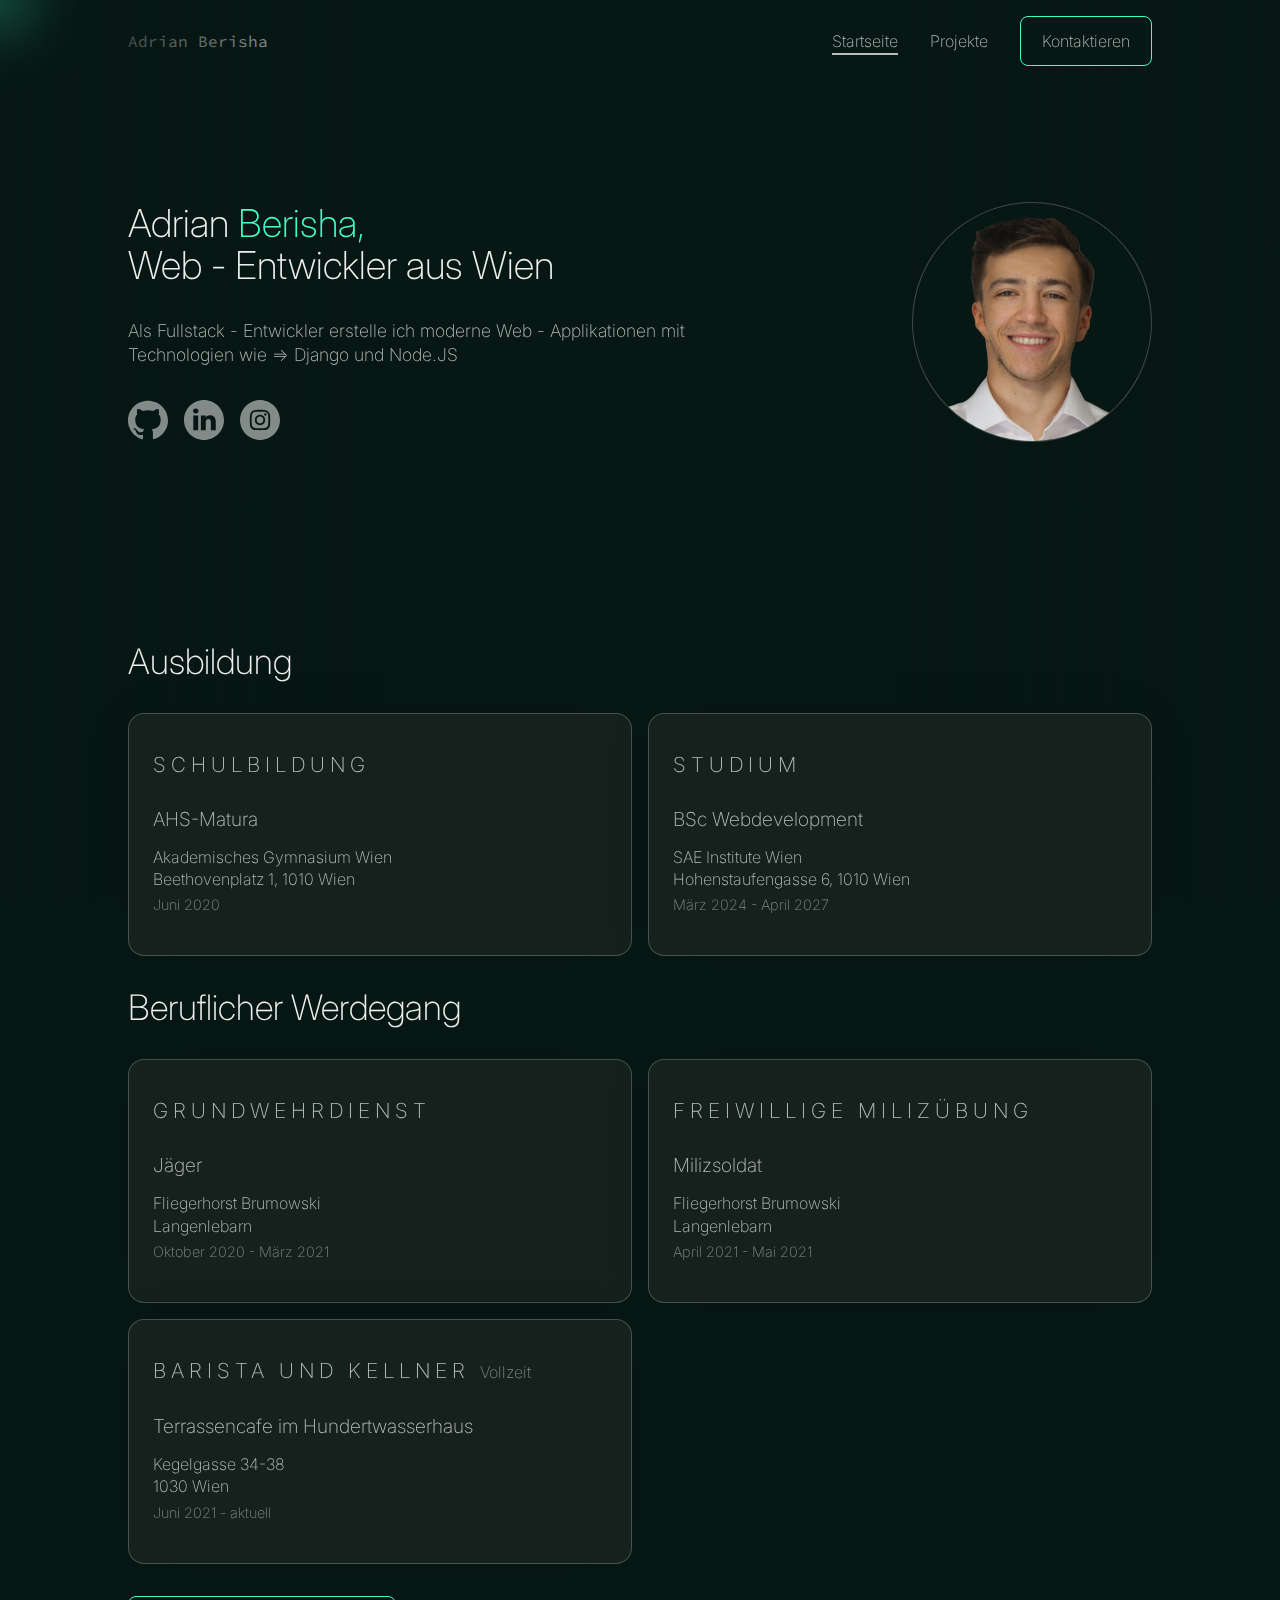
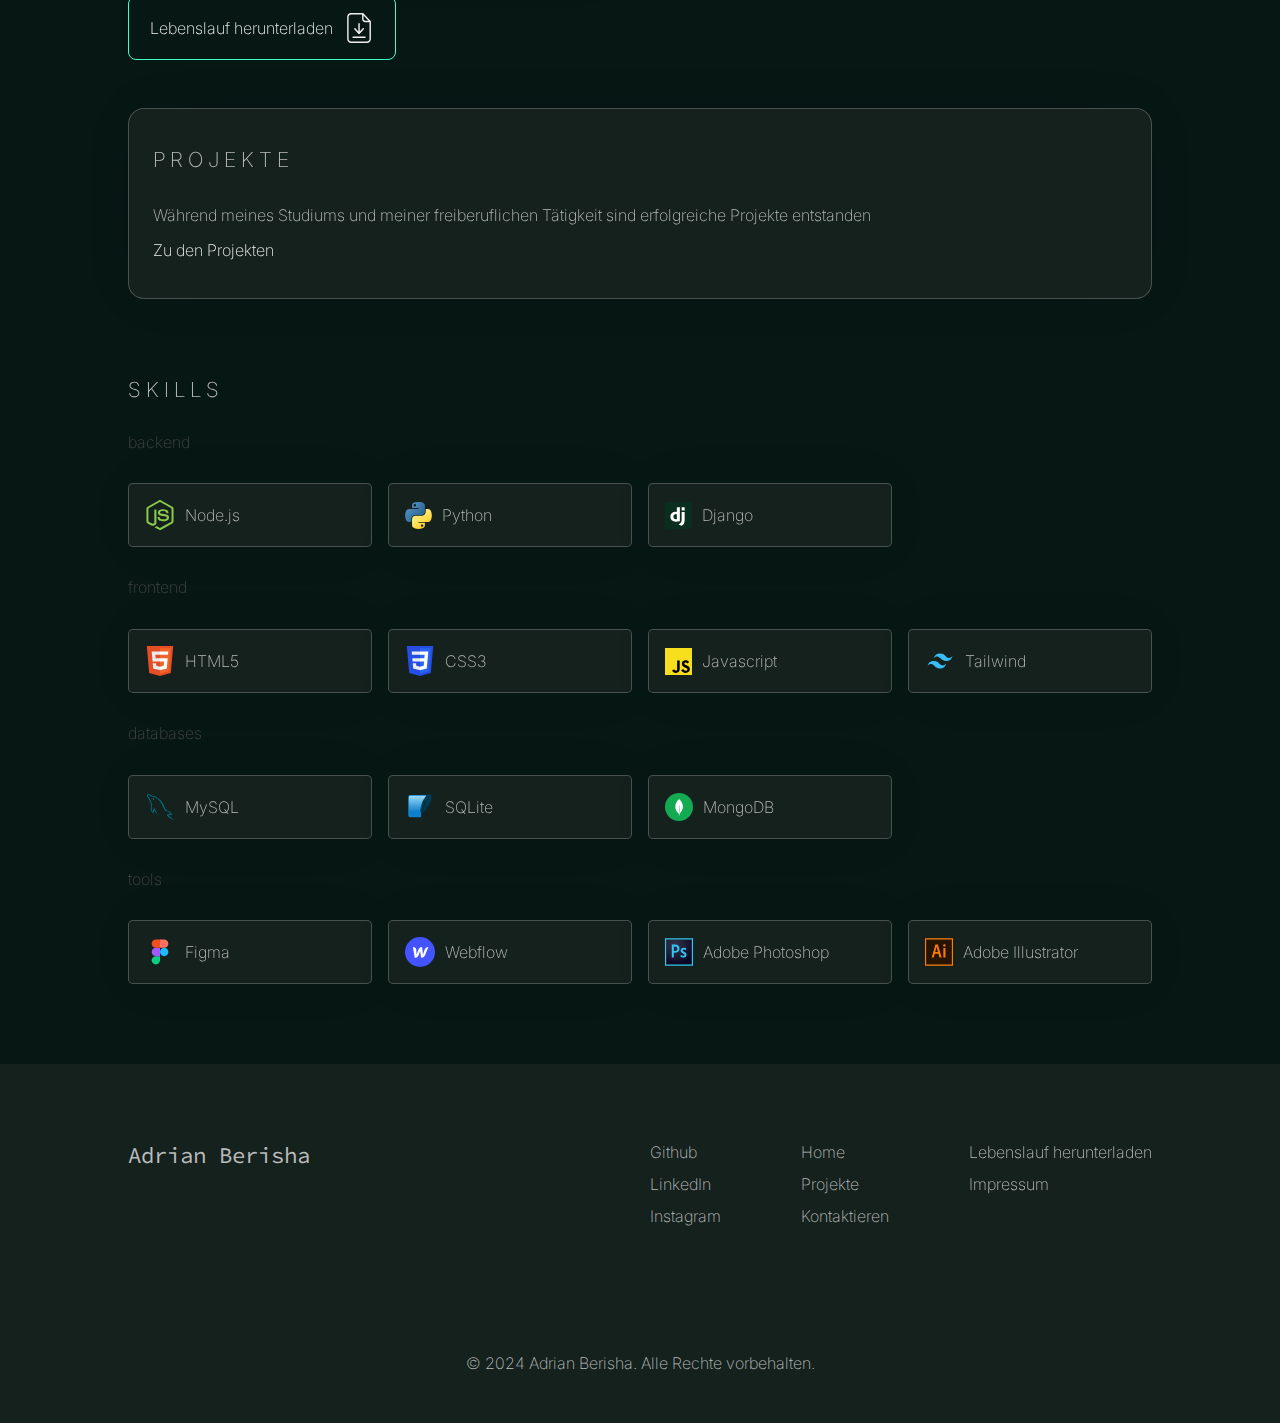
==== commit eadbc10e: "Some changes" ====
--- a/index.html
+++ b/index.html
@@ -17,8 +17,8 @@
     <header class="navbar-wrapper">
         <nav class="navbar container">
             <ul class="link-wrapper" id="linkWrapper">
-                <li><a class="logo" href="./index.html">Adrian Berisha</a></li>
-                <li><a class="nav-link active" href="./index.html">Startseite</a></li>
+                <li><a class="logo" href="./">Adrian Berisha</a></li>
+                <li><a class="nav-link active" href="./">Startseite</a></li>
                 <li><a class="nav-link" href="./projects.html">Projekte</a></li>
                 <li><a class="button" href="mailto:adrianberisha0@gmail.com">Kontaktieren</a></li>
             </ul>
@@ -33,7 +33,7 @@
                     Web - Entwickler aus Wien
                 </h1>
                 <p class="hero-paragraph-home">
-                    Als Fullstack - Entwickler erstelle ich moderne Web - Applikationen mit Technologien wie => React.js, Express.js und PHP
+                    Als Fullstack - Entwickler erstelle ich moderne Web - Applikationen mit Technologien wie => Django und Node.JS
                 </p>
                 <div class="contact-icons">
                     <a href="https://github.com/berisha-ad"><svg xmlns="http://www.w3.org/2000/svg" version="1.1" xmlns:xlink="http://www.w3.org/1999/xlink" width="40" height="40" x="0" y="0" viewBox="0 0 24 24" style="enable-background:new 0 0 512 512" xml:space="preserve" class=""><g><path d="M12 .5C5.37.5 0 5.78 0 12.292c0 5.211 3.438 9.63 8.205 11.188.6.111.82-.254.82-.567 0-.28-.01-1.022-.015-2.005-3.338.711-4.042-1.582-4.042-1.582-.546-1.361-1.335-1.725-1.335-1.725-1.087-.731.084-.716.084-.716 1.205.082 1.838 1.215 1.838 1.215 1.07 1.803 2.809 1.282 3.495.981.108-.763.417-1.282.76-1.577-2.665-.295-5.466-1.309-5.466-5.827 0-1.287.465-2.339 1.235-3.164-.135-.298-.54-1.497.105-3.121 0 0 1.005-.316 3.3 1.209.96-.262 1.98-.392 3-.398 1.02.006 2.04.136 3 .398 2.28-1.525 3.285-1.209 3.285-1.209.645 1.624.24 2.823.12 3.121.765.825 1.23 1.877 1.23 3.164 0 4.53-2.805 5.527-5.475 5.817.42.354.81 1.077.81 2.182 0 1.578-.015 2.846-.015 3.229 0 .309.21.678.825.56C20.565 21.917 24 17.495 24 12.292 24 5.78 18.627.5 12 .5z" fill="#ffffff" data-original="#000000"></path></g></svg></a>
@@ -100,8 +100,8 @@
             <h3 class="skills-headline">backend</h3>
             <ul class="skills-grid">
                 <li><img src="./images/skills-icons/nodejs-icon.svg" width="30px" alt="Node.js">Node.js</li>
-                <li><img src="./images/skills-icons/php.svg" width="30px" alt="PHP">PHP</li>
                 <li><img src="./images/skills-icons/python.svg" width="27px" alt="Python">Python</li>
+                <li><img src="./images/skills-icons/django.svg" width="27px" alt="Python">Django</li>
             </ul>
             <h3 class="skills-headline">frontend</h3>
             <ul class="skills-grid">
@@ -109,6 +109,12 @@
                 <li><img src="./images/skills-icons/w3_css-icon.svg" width="30px" alt="CSS">CSS3</li>
                 <li><img src="./images/skills-icons/javascript-logo-svgrepo-com.svg" width="27px" alt="Javascript">Javascript</li>
                 <li><img src="./images/skills-icons/tailwind.svg" width="30px" alt="Tailwind">Tailwind</li>
+            </ul>
+            <h3 class="skills-headline">databases</h3>
+            <ul class="skills-grid">
+                <li><img src="./images/skills-icons/mysql1.svg" width="30px" alt="Figma">MySQL</li>
+                <li><img src="./images/skills-icons/sqlite.svg" width="30px" alt="Webflow">SQLite</li>
+                <li><img src="./images/skills-icons/mongodb.svg" width="28px" alt="Adobe Photoshop">MongoDB</li>
             </ul>
             <h3 class="skills-headline">tools</h3>
             <ul class="skills-grid">
--- a/CSS/global.css
+++ b/CSS/global.css
@@ -158,13 +158,6 @@
     margin-top: 3rem;
 }
 
-.project-link {
-    text-decoration: none;
-    color: var(--text-color);
-    display: inline-flex;
-    margin-top: 1rem;
-}
-
 /* ---------------------------------------------------
                     HERO - SECTION 
 --------------------------------------------------- */
@@ -439,6 +432,13 @@
 
 .project-section {
     padding-block: 5rem;
+}
+
+.project-link {
+    text-decoration: none;
+    color: var(--text-color);
+    display: inline-flex;
+    margin-top: 1rem;
 }
 
  /* ---------------------------------------------------
@@ -567,7 +567,6 @@
         z-index: 0;
         transition: all 300ms ease;
         font-size: 1.5rem;
-        padding-bottom: 20rem;
     }
 
     .link-wrapper.active {
